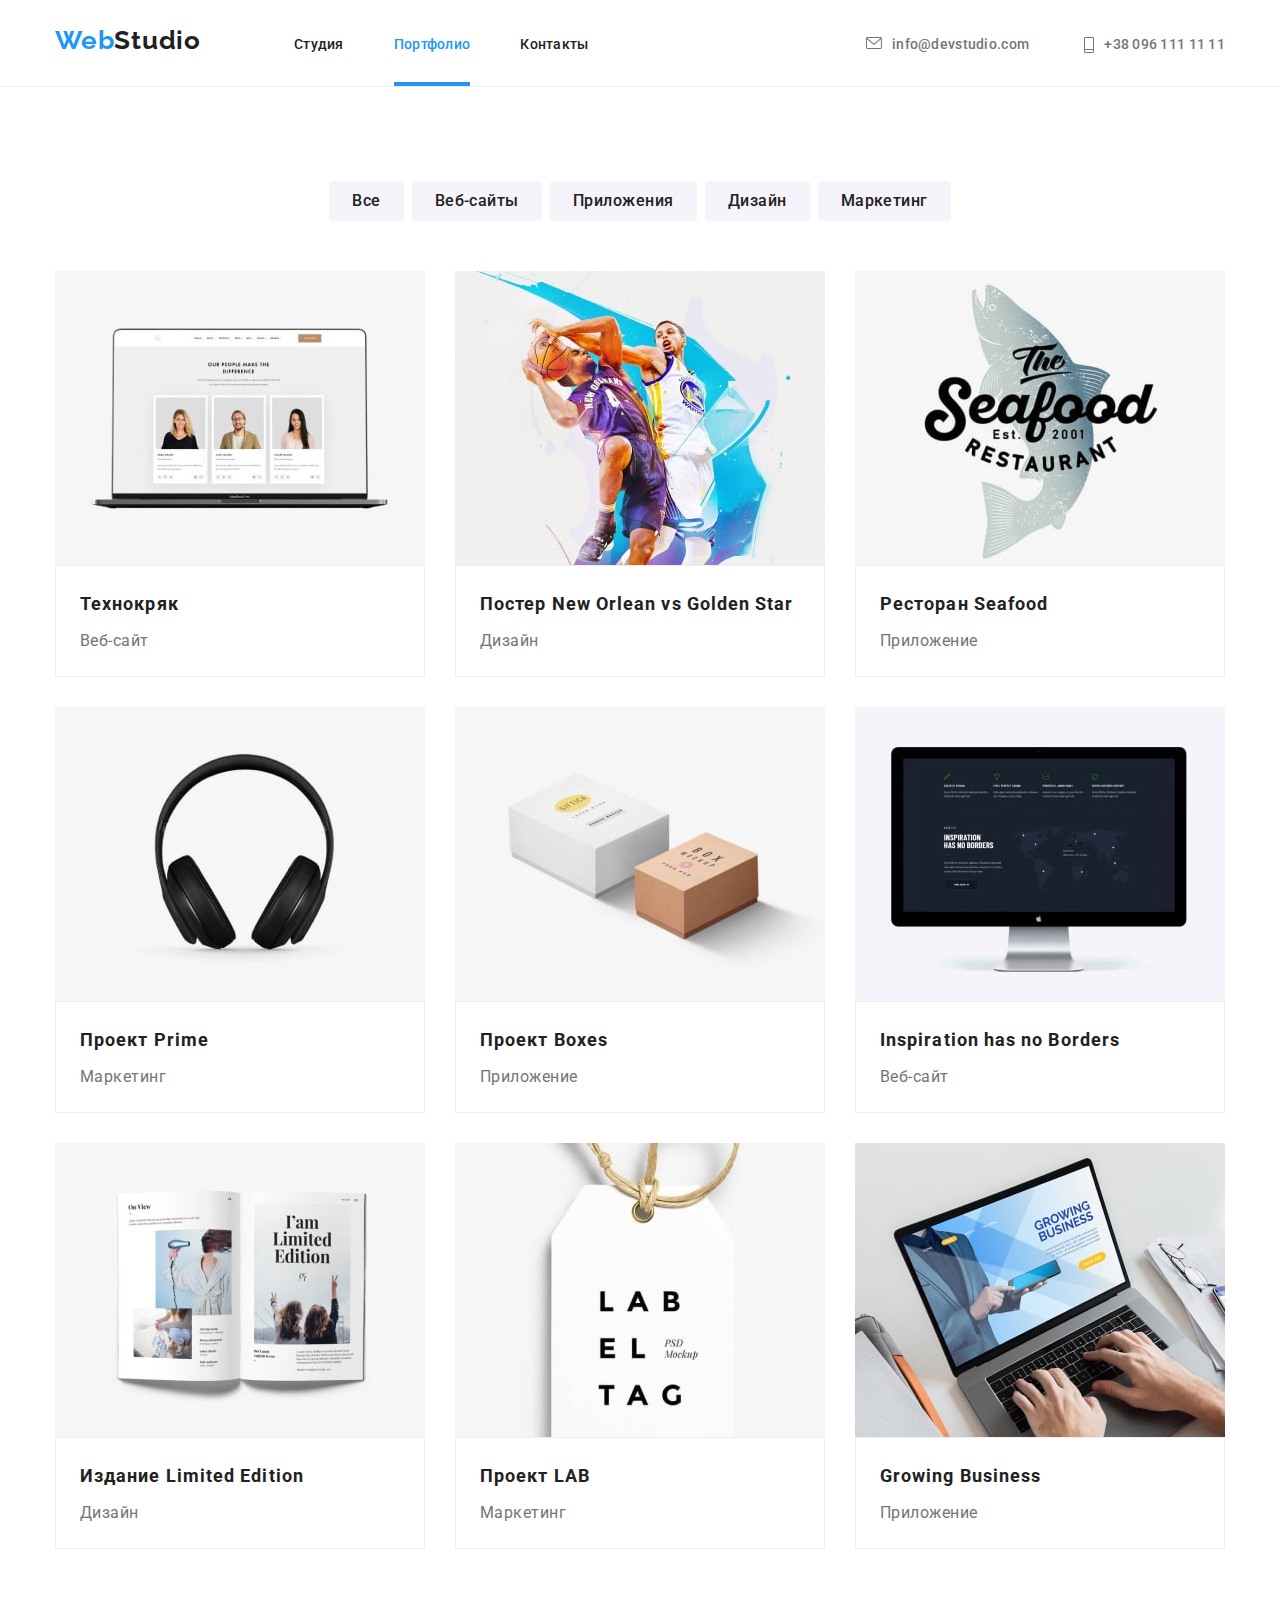
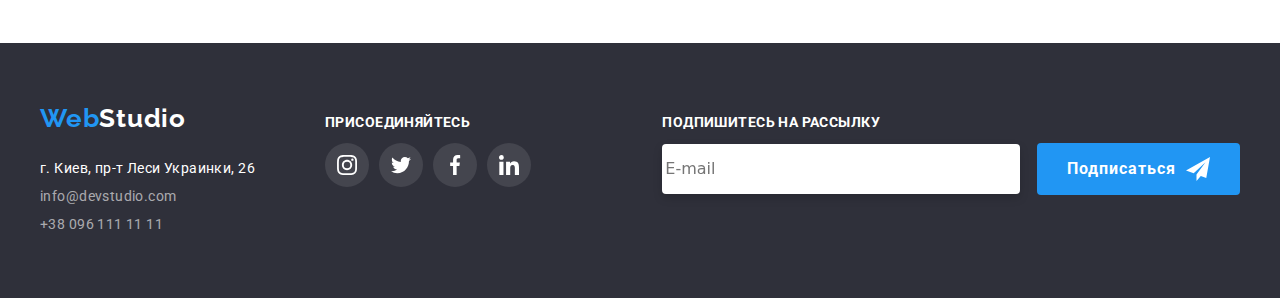
==== portfolio.html @ 357f983d "start 7 d.z" ====
<!DOCTYPE html>
<html lang="en">
  <head>
    <meta charset="UTF-8" />
    <meta name="viewport" content="width=device-width, initial-scale=1.0" />
    <title>WebStudio</title>
    <link rel="stylesheet" href="./css/styles.css" />
    <link
      rel="stylesheet"
      href="https://cdnjs.cloudflare.com/ajax/libs/modern-normalize/0.7.0/modern-normalize.min.css"
    />
    <link
      href="https://fonts.googleapis.com/css2?family=Raleway:wght@400;700&family=Roboto:wght@400;500;700;900&display=swap"
      rel="stylesheet"
    />
  </head>
  <body>
    <header>
      <div class="container leveling">
        <nav class="header__nav">
          <a class="logo" href="./index.html">
            <p>Web<span class="logo_Studio">Studio</span></p>
          </a>
          <ul class="header__list">
            <li class="item"><a class="link" href="./index.html">Студия</a></li>
            <li class="item"><a class="link current" href="./portfolio.html">Портфолио</a></li>
            <li class="item"><a class="link" href="">Контакты</a></li>
          </ul>
        </nav>
        <address class="header__address">
          <a class="addres-link" href="mailto:info@devstudio.com"
            ><svg class="address-img mail">
              <use href="./images/svg_sprite/sprite_optim.svg#icon-mail"></use></svg
            >info@devstudio.com</a
          >
          <a class="addres-link" href="tell:+380961111111"
            ><svg class="address-img mob">
              <use href="./images/svg_sprite/sprite_optim.svg#icon-mob"></use></svg
            >+38 096 111 11 11</a
          >
        </address>
      </div>
    </header>

    <main>
      <!-- наші проекти  -->
      <section class="our_projects filter section__joint">
        <div class="container">
          <!-- фільтер -->
          <h1 class="visually-hidden">Portfolio</h1>
          <ul class="filter__list">
            <li class="filter__item"><button class="button" type="button">Все</button></li>
            <li class="filter__item"><button class="button" type="button">Веб-сайты</button></li>
            <li class="filter__item"><button class="button" type="button">Приложения</button></li>
            <li class="filter__item"><button class="button" type="button">Дизайн</button></li>
            <li class="filter__item"><button class="button" type="button">Маркетинг</button></li>
          </ul>

          <ul class="our_projects__list">
            <li class="our_projects__item">
              <a href="">
                <div class="our_projects__overlay">
                  <img
                    class="our_projects__img"
                    src="./images/portfolio/p-folio_tehnokriak.jpg"
                    alt="Веб-сайты"
                    width="370px"
                    height="294px"
                  />
                  <p class="our_projects__text">
                    Технокряк это современная площадка распространения коронавируса. Компании используют эту платформу
                    для цифрового шпионажа и атак на защищённые сервера конкурентов.
                  </p>
                </div>
                <div class="our_projects__card">
                  <h2 class="our_projects__title">Технокряк</h2>
                  <p class="our_projects__descript">Веб-сайт</p>
                </div>
              </a>
            </li>
            <li class="our_projects__item">
              <a href="">
                <div class="our_projects__overlay">
                  <img
                    class="our_projects__img"
                    src="./images/portfolio/p-folio_poster_New_Orlean.jpg"
                    alt="Постери"
                    width="370px"
                    height="294px"
                  />
                  <p class="our_projects__text">
                    Технокряк это современная площадка распространения коронавируса. Компании используют эту платформу
                    для цифрового шпионажа и атак на защищённые сервера конкурентов.
                  </p>
                </div>
                <div class="our_projects__card">
                  <h2 class="our_projects__title">Постер New Orlean vs Golden Star</h2>
                  <p class="our_projects__descript">Дизайн</p>
                </div>
              </a>
            </li>
            <li class="our_projects__item">
              <a href="">
                <div class="our_projects__overlay">
                  <img
                    class="our_projects__img"
                    src="./images/portfolio/p-folio_restaurant_Seafood.jpg"
                    alt="ресторани"
                    width="370px"
                    height="294px"
                  />
                  <p class="our_projects__text">
                    Технокряк это современная площадка распространения коронавируса. Компании используют эту платформу
                    для цифрового шпионажа и атак на защищённые сервера конкурентов.
                  </p>
                </div>
                <div class="our_projects__card">
                  <h2 class="our_projects__title">Ресторан Seafood</h2>
                  <p class="our_projects__descript">Приложение</p>
                </div>
              </a>
            </li>
            <li class="our_projects__item">
              <a href="">
                <div class="our_projects__overlay">
                  <img
                    class="our_projects__img"
                    src="./images/portfolio/p-folio_Project_Prime.jpg"
                    alt="Проект Прайм"
                    width="370px"
                    height="294px"
                  />
                  <p class="our_projects__text">
                    Технокряк это современная площадка распространения коронавируса. Компании используют эту платформу
                    для цифрового шпионажа и атак на защищённые сервера конкурентов.
                  </p>
                </div>
                <div class="our_projects__card">
                  <h2 class="our_projects__title">Проект Prime</h2>
                  <p class="our_projects__descript">Маркетинг</p>
                </div>
              </a>
            </li>
            <li class="our_projects__item">
              <a href="">
                <div class="our_projects__overlay">
                  <img
                    class="our_projects__img"
                    src="./images/portfolio/p-folio_project_Boxes.jpg"
                    alt="project  Boxes"
                    width="370px"
                    height="294px"
                  />
                  <p class="our_projects__text">
                    Технокряк это современная площадка распространения коронавируса. Компании используют эту платформу
                    для цифрового шпионажа и атак на защищённые сервера конкурентов.
                  </p>
                </div>
                <div class="our_projects__card">
                  <h2 class="our_projects__title">Проект Boxes</h2>
                  <p class="our_projects__descript">Приложение</p>
                </div>
              </a>
            </li>
            <li class="our_projects__item">
              <a href="">
                <div class="our_projects__overlay">
                  <img
                    class="our_projects__img"
                    src="./images/portfolio/p-folio_Inspiration_has_no_Borders.jpg"
                    alt="Inspiration has no Borders"
                    width="370px"
                    height="294px"
                  />
                  <p class="our_projects__text">
                    Технокряк это современная площадка распространения коронавируса. Компании используют эту платформу
                    для цифрового шпионажа и атак на защищённые сервера конкурентов.
                  </p>
                </div>
                <div class="our_projects__card">
                  <h2 class="our_projects__title">Inspiration has no Borders</h2>
                  <p class="our_projects__descript">Веб-сайт</p>
                </div>
              </a>
            </li>
            <li class="our_projects__item">
              <a href="">
                <div class="our_projects__overlay">
                  <img
                    class="our_projects__img"
                    src="./images/portfolio/p-folio_publication_Limited_Edition.jpg"
                    alt="Издание Limited Edition"
                    width="370px"
                    height="294px"
                  />
                  <p class="our_projects__text">
                    Технокряк это современная площадка распространения коронавируса. Компании используют эту платформу
                    для цифрового шпионажа и атак на защищённые сервера конкурентов.
                  </p>
                </div>
                <div class="our_projects__card">
                  <h2 class="our_projects__title">Издание Limited Edition</h2>
                  <p class="our_projects__descript">Дизайн</p>
                </div>
              </a>
            </li>
            <li class="our_projects__item">
              <a href="">
                <div class="our_projects__overlay">
                  <img
                    class="our_projects__img"
                    src="./images/portfolio/p-folio_project_LAB.jpg"
                    alt="Проект LAB"
                    width="370px"
                    height="294px"
                  />
                  <p class="our_projects__text">
                    Технокряк это современная площадка распространения коронавируса. Компании используют эту платформу
                    для цифрового шпионажа и атак на защищённые сервера конкурентов.
                  </p>
                </div>
                <div class="our_projects__card">
                  <h2 class="our_projects__title">Проект LAB</h2>
                  <p class="our_projects__descript">Маркетинг</p>
                </div>
              </a>
            </li>
            <li class="our_projects__item">
              <a href="">
                <div class="our_projects__overlay">
                  <img
                    class="our_projects__img"
                    src="./images/portfolio/p-folio_Growing_Business.jpg"
                    alt="Growing Business"
                    width="370px"
                    height="294px"
                  />
                  <p class="our_projects__text">
                    Технокряк это современная площадка распространения коронавируса. Компании используют эту платформу
                    для цифрового шпионажа и атак на защищённые сервера конкурентов.
                  </p>
                </div>
                <div class="our_projects__card">
                  <h2 class="our_projects__title">Growing Business</h2>
                  <p class="our_projects__descript">Приложение</p>
                </div>
              </a>
            </li>
          </ul>
        </div>
      </section>
    </main>

    <!-- футер -->
    <footer class="page-footer">
      <div class="container page-footer__box">
        <div class="address-box">
          <a class="logo" href="./index.html">
            <p>Web<span class="logo_Studio">Studio</span></p>
          </a>
          <address>
            <p class="footer-address">г. Киев, пр-т Леси Украинки, 26</p>
            <a class="footer_link" href="mailto:info@devstudio.com">info@devstudio.com</a>
            <a class="footer_link" href="tell:+380961111111">+38 096 111 11 11</a>
          </address>
        </div>
        <div class="network-box">
          <p class="join">присоединяйтесь</p>
          <ul class="list_network">
            <li class="item_network">
              <a class="link_network link_them" href="" aria-label="www.instagram.com">
                <svg class="dark_theme instagram-size">
                  <use href="./images/svg_sprite/sprite_optim.svg#icon-instagram-2"></use>
                </svg>
              </a>
            </li>
            <li class="item_network">
              <a class="link_network link_them" href="" aria-label="www.twitter.com">
                <svg class="dark_theme twitter-size">
                  <use href="./images/svg_sprite/sprite_optim.svg#icon-twitter-1"></use>
                </svg>
              </a>
            </li>
            <li class="item_network">
              <a class="link_network link_them" href="" aria-label="www.facebook.com">
                <svg class="dark_theme facebook-size">
                  <use href="./images/svg_sprite/sprite_optim.svg#icon-facebook-1"></use>
                </svg>
              </a>
            </li>
            <li class="item_network">
              <a class="link_network link_them" href="" aria-label="www.linkedin.com">
                <svg class="dark_theme linkedin-size">
                  <use href="./images/svg_sprite/sprite_optim.svg#icon-linkedin-1"></use>
                </svg>
              </a>
            </li>
          </ul>
        </div>
        <div class="subscription">
          <p class="join">Подпишитесь на рассылку</p>
          <form action="">
            <label for=""></label>
            <input type="email" name="user-email" placeholder="E-mail" />
            <button class="subscription button" type="submit">
              Подписаться
              <svg class="icon_teiegram">
                <use href="./images/svg_sprite/form/symbol-defs-form.svg#icon-icon_telegram"></use>
              </svg>
            </button>
      </div>
    </footer>
  </body>
</html>
---- css/styles.css ----
html {
  box-sizing: border-box;
}

*,
*::before,
*::after {
  box-sizing: inherit;
}

:root {
  --logo-color: #2196f3;
  --descript-color: #757575;
  --addres-footer-color: rgba(255, 255, 255, 0.6);
  --font-color: #212121;
  --background-button: #f5f4fa;
  --dark-background-color: #ffffff;
  --fix: tomato;
}

h1,
h2,
h3 {
  margin: 0px;
}
a {
  text-decoration: none;
}
ul {
  list-style: none;
  padding: 0px;
  margin: 0px;
}

body {
  margin: 0px;
  font-family: roboto, sans-serif;
  /* font-size: 14px;
    line-height: 1.14;
    letter-spacing: 0.03em; */
  /* background-color: turquoise; */
}

img {
  display: block;
  max-width: 100%;
  object-fit: cover;
  height: auto;
}

.container {
  width: 1200px;
  padding-right: 15px;
  padding-left: 15px;
  margin-left: auto;
  margin-right: auto;
  /* outline: 2px solid var(--fix); */
}

/* =====header===== */
.header__address {
  margin-left: auto;
}
header .item + .item {
  margin-left: 50px;
}
/* .item:hover {
  svg нижнє підкреслення
} */
header p {
  margin: 25px 0px;
}
header .link {
  font-family: Roboto;
  font-weight: 500;
  font-size: 14px;
  line-height: 1.43;
  letter-spacing: 0.02em;
  color: var(--font-color);
  display: block;
  /* padding: 31px 0px; */
  transition: color 250ms cubic-bezier(0.4, 0, 0.2, 1);
}
header .link:hover,
header .link:focus {
  color: var(--logo-color);
}

.logo {
  color: var(--logo-color);
  font-family: Raleway;
  font-weight: bold;
  font-size: 26px;
  line-height: 1.192;
  letter-spacing: 0.03em;

  margin-right: 93px;
}
.logo_Studio {
  color: var(--font-color);
}

.current::after {
  content: "";
  width: 100%;
  height: 4px;
  background-color: var(--logo-color);

  display: block;
  margin-top: 28px;
  margin-right: auto;
  margin-left: auto;
}

.addres-link:not(:last-child) {
  margin-right: 50px;
}

.address-img.mail {
  width: 16px;
  height: 12px;
  vertical-align: baseline;
  fill: var(--descript-color);
  transition: fill 250ms cubic-bezier(0.4, 0, 0.2, 1);
}
.address-img.mob {
  width: 10px;
  height: 16px;
  vertical-align: bottom;
  fill: var(--descript-color);
  overflow: visible;
  transition: fill 250ms cubic-bezier(0.4, 0, 0.2, 1);
}
.address-img {
  margin-right: 10px;
}
.addres-link {
  font-family: Roboto;
  font-style: normal;
  font-weight: 500;
  font-size: 14px;
  line-height: 1.143;
  letter-spacing: 0.02em;
  color: var(--descript-color);
  transition: color 250ms cubic-bezier(0.4, 0, 0.2, 1);
}
.addres-link:hover .address-img,
.addres-link:focus .address-img {
  fill: var(--logo-color);
}
.addres-link:hover,
.addres-link:focus {
  color: var(--logo-color);
}

nav .current {
  color: var(--logo-color);
}

.leveling {
  display: flex;
  align-items: baseline;
}
.header__nav {
  display: flex;
  align-items: baseline;
}
.header__list {
  display: flex;
}
header {
  border-bottom: 1px solid #ececec;
}
main p {
  margin-bottom: 0px;
}

/* =====section===== */
.section__joint {
  padding: 94px 0px;
}

/* =====hero===== */
.hero {
  background-color: #c4c4c4;
  background-repeat: no-repeat;
  background-position: center;
  background-image: linear-gradient(rgba(47, 48, 58, 0.4), rgba(47, 48, 58, 0.4)), url("../images/hero/baner.jpg");
}
.hero .title {
  font-family: Roboto;
  font-weight: 900;
  font-size: 44px;
  line-height: 1.364;
  letter-spacing: 0.06em;
  text-transform: uppercase;
  color: var(--dark-background-color);

  margin-bottom: 30px;
}
.hero__bloс {
  /* margin-right: auto;
  margin-left: auto;
  padding:200px 0px;
  text-align: center; 
  max-width: 696px;*/

  display: flex;
  flex-direction: column;
  align-items: center;
  justify-content: center;
  text-align: center;
  max-width: 696px;
  min-height: 600px;
  margin: auto;
  padding: 0px 15px;
}

/* =====button===== */

.hero .button {
  font-family: Roboto;
  font-style: normal;
  font-weight: bold;
  font-size: 16px;
  line-height: 1.875;
  /* align-items: center; */
  text-align: center;
  letter-spacing: 0.06em;
  color: var(--dark-background-color);
  background-color: var(--logo-color);
  padding: 10px 32px;
}
/* =====filter===== */
.filter .button {
  font-family: Roboto;
  font-weight: 500;
  font-size: 16px;
  line-height: 1.625;
  text-align: center;
  letter-spacing: 0.03em;
  color: var(--font-color);
  background: var(--background-button);

  padding: 6px 22px;
}
.button {
  display: inline-block;
  border-radius: 4px;
  border: 1px solid transparent;
  cursor: pointer;
  transition: color 250ms cubic-bezier(0.4, 0, 0.2, 1);
  transition: background-color 250ms cubic-bezier(0.4, 0, 0.2, 1);
}

.button:hover,
.button:focus {
  color: var(--dark-background-color);
  background-color: var(--logo-color);
}

/* .bbbutton {border-radius: 4px;
  font-size: 16px;
  padding: 6px 22px;
  display: inline-block;
  font-family: inherit;
  font-weight: bold;
  text-align: center;
  border: 1px solid transparent;


  color: tomato;
  background-color: blue;
  line-height: 1.88;
  letter-spacing: 0.06em;
  padding: 10px 32px;} */

/* =====advantages===== */
.advantages {
  padding-top: 94px;
}
.advantages__list {
  display: flex;
}

.advantages__item:not(:last-child) {
  margin-right: 30px;
}
.advantages__item {
  width: calc((100% - 90px) / 3);
}

.advantages__title {
  font-family: Roboto;
  font-weight: bold;
  font-size: 14px;
  line-height: 1.143;
  letter-spacing: 0.03em;
  text-transform: uppercase;
  color: var(--font-color);

  margin-top: 0px;
  margin-bottom: 10px;
}
.advantages__title::before {
  display: block;
  content: "";
  width: 270px;
  height: 120px;
  /* block-size: cover; */
  background-repeat: no-repeat;
  background-position: center;
  background-color: var(--background-button);
  border-radius: 4px;
  background-size: auto;
  margin-bottom: 30px;
}
.antenna::before {
  background-image: url("../images/advantages/antenna.svg");
}
.astronaut::before {
  background-image: url("../images/advantages/astronaut.svg");
}
.clock::before {
  background-image: url("../images/advantages/Clock.svg");
}
.leptop::before {
  background-image: url("../images/advantages/leptop.svg");
}
.advantages__descript {
  font-family: Roboto;
  font-weight: normal;
  font-size: 14px;
  line-height: 2;
  letter-spacing: 0.03em;
  color: var(--descript-color);
  margin: 0px;
}

/* =====specialty===== */
.specialty {
}
.specialty__list {
  display: flex;
}
.specialty__item {
  width: calc((100% - 60px) / 3);
  /* flex-basis: calc((100% - 60px)/3); */
  position: relative;
}
.specialty__item + .specialty__item {
  margin-left: 30px;
}

/* =====надання фоткам адаптації===== */
.specialty__item img {
  display: block;
  max-width: 100%;
  object-fit: cover;
}
/* =====надання фоткам адаптації===== */

.specialyty__position-title {
  font-family: Roboto;
  font-style: normal;
  font-weight: bold;
  font-size: 14px;
  line-height: 1.143;
  text-align: center;
  letter-spacing: 0.03em;
  text-transform: uppercase;
  color: var(--dark-background-color);
  background-color: rgba(47, 48, 58, 0.8);

  position: absolute;
  padding-top: 27px;
  padding-bottom: 27px;
  bottom: 0px;
  left: 0px;
  width: 100%;
}

.specialty__title {
  font-family: Roboto;
  font-weight: bold;
  font-size: 36px;
  line-height: 1.167;
  text-align: center;
  letter-spacing: 0.03em;
  color: var(--font-color);

  margin-bottom: 50px;
}

/* =====team===== */
.team {
  background-color: var(--background-button);
}
.team__list {
  display: flex;
}
.team__item + .team__item {
  margin-left: 30px;
}
.team__item {
  width: calc((100% - 90px) / 3);
  box-shadow: 0px 1px 3px rgba(0, 0, 0, 0.12), 0px 1px 1px rgba(0, 0, 0, 0.14), 0px 2px 1px rgba(0, 0, 0, 0.2);
  border-radius: 0px 0px 4px 4px;
  background-color: var(--dark-background-color);
}
.section-title {
  font-family: Roboto;
  font-weight: bold;
  font-size: 36px;
  line-height: 1.167;
  text-align: center;
  letter-spacing: 0.03em;
  color: var(--font-color);

  margin-bottom: 50px;
}
.team__img {
}
.team__card {
  padding-bottom: 30px;
  padding-top: 30px;
}
.team__subtitle {
  font-family: Roboto;
  font-weight: 500;
  font-size: 16px;
  line-height: 1.1875;
  text-align: center;
  letter-spacing: 0.03em;
  color: var(--font-color);

  margin-bottom: 10px;
}
.team__descript {
  font-family: Roboto;
  font-weight: normal;
  font-size: 16px;
  line-height: 1.1875;
  text-align: center;
  letter-spacing: 0.03em;
  color: var(--descript-color);

  margin-bottom: 16px;
  margin-top: 0px;
}
.list_network {
  display: flex;
  justify-content: center;
}
.item_network:not(:last-child) {
  margin-right: 10px;
}
.link_network {
  width: 44px;
  height: 44px;
  display: flex;
  justify-content: center;
  align-items: center;
  border-radius: 50%;
  background-color: var(--dark-background-color);
  transition: background-color 250ms cubic-bezier(0.4, 0, 0.2, 1);
}

.link_network:hover .light_theme {
  fill: var(--dark-background-color);
}
.link_network:hover {
  background-color: var(--logo-color);
}
.link_them {
  background-color: rgba(255, 255, 255, 0.1);
}
.light_theme {
  fill: #afb1b8;
}
.dark_theme {
  fill: var(--dark-background-color);
}

.instagram-size {
  width: 20px;
  height: 20px;
}
.twitter-size {
  width: 20px;
  height: 20px;
}
.facebook-size {
  width: 20px;
  height: 20px;
}
.linkedin-size {
  width: 20px;
  height: 20px;
}

/* =====customers===== */
.customers__list {
  display: flex;
}
.customers__item:not(:last-child) {
  margin-right: 30px;
}

.customers__link {
  display: flex;
  width: 170px;
  height: 90px;
  border: 1px solid #afb1b8;
  border-radius: 4px;
  justify-content: center;
  align-items: center;
  /* transition: border-color 250ms cubic-bezier(0.4, 0, 0.2, 1); */
}

.customers__link:hover .customers__icon,
.customers__link:focus .customers__icon {
  fill: var(--logo-color);
}
.customers__link:hover {
  border-color: var(--logo-color);
}

.customers__icon {
  fill: #afb1b8;
  transition: fill 250ms cubic-bezier(0.4, 0, 0.2, 1);
}

/* =====Portfolio===== */
.our_projects a {
  display: block;
}
.our_projects {
}
.our_projects__overlay {
  position: relative;
  overflow: hidden;
}
.our_projects__text {
  font-family: Roboto;
  font-style: normal;
  font-weight: normal;
  font-size: 18px;
  line-height: 1.556;
  letter-spacing: 0.03em;
  color: var(--dark-background-color);

  margin: 0px;
  padding: 63px 24px;
  width: 100%;
  height: 100%;

  position: absolute;
  top: 0px;
  left: 0px;
  background-color: rgba(33, 150, 243, 0.9);
  transform: translateY(100%);
  transition: transform 250ms cubic-bezier(0.4, 0, 0.2, 1);
}
.our_projects__item:hover .our_projects__text {
  transform: translateY(0%);
}
.our_projects__card {
  padding: 20px 24px;

  background: #ffffff;
  border: 1px solid #eeeeee;
  box-sizing: border-box;
}
.our_projects__title {
  font-family: Roboto;
  font-weight: bold;
  font-size: 18px;
  line-height: 2;
  letter-spacing: 0.06em;
  color: var(--font-color);

  margin-bottom: 4px;
}
.our_projects__descript {
  font-family: Roboto;
  font-weight: normal;
  font-size: 16px;
  line-height: 1.875;
  letter-spacing: 0.03em;
  color: var(--descript-color);

  margin-top: 0px;
  margin-bottom: 0px;
}

/* =====filter===== */
.filter {
}
.filter__list {
  display: flex;
  justify-content: center;
  margin-bottom: 50px;
}
.filter__item:not(:last-child) {
  margin-right: 8px;
}

/* =====our_projects__list===== */
.our_projects__list {
  display: flex;
  flex-wrap: wrap;
}
.our_projects__item:not(:nth-child(3n)) {
  margin-right: 30px;
}
.our_projects__item:not(:nth-last-child(-n + 3)) {
  margin-bottom: 30px;
}
.our_projects__item {
  width: calc((100% - 60px) / 3);
}
.our_projects__item:hover {
  box-shadow: 0px 1px 1px rgba(0, 0, 0, 0.12), 0px 4px 4px rgba(0, 0, 0, 0.06), 1px 4px 6px rgba(0, 0, 0, 0.16);
}

/* =====footer===== */
.page-footer .container {
  padding: 60px 0px;
}
.page-footer__box {
  display: flex;
  align-items: baseline;
}
.address-box {
  margin-right: 70px;
}
.page-footer address a {
  color: rgba(255, 255, 255, 0.6);
}
.page-footer p {
  margin-top: 0px;
  margin-bottom: 0px;
}
.page-footer .logo {
  display: inline-block;
  margin-right: 0px;
  padding-bottom: 20px;
}
.page-footer .logo_Studio {
  color: var(--dark-background-color);
}
.page-footer {
  background-color: #2f303a;
}
.page-footer address {
  color: var(--dark-background-color);
  font-family: Roboto;
  letter-spacing: 0.03em;
  font-weight: normal;
  font-size: 14px;
  line-height: 2;

  display: flex;
  flex-direction: column;
  font-style: normal;
}
.footer_link:hover,
.footer_link:focus {
  color: var(--logo-color);
}

.network-box {
}
.join {
  font-family: Roboto;
  font-style: normal;
  font-weight: bold;
  font-size: 14px;
  line-height: 1.143px;
  letter-spacing: 0.03em;
  text-transform: uppercase;
  color: #ffffff;

  padding-bottom: 20px;
}

.subscription {
  margin-left: auto;
}
.subscription.button {
  display: inline-flex;
  font-family: Roboto;
  font-style: normal;
  font-weight: bold;
  font-size: 16px;
  line-height: 1.875;
  align-items: center;
  text-align: center;
  letter-spacing: 0.06em;
  color: var(--dark-background-color);
  background-color: var(--logo-color);
  padding: 10px 29px;
}
.subscription input {
  margin-right: 12px;
  width: 358px;
  height: 50px;

  border: 1px solid rgba(255, 255, 255, 0.3);
  box-sizing: border-box;
  filter: drop-shadow(0px 4px 4px rgba(0, 0, 0, 0.15));
  border-radius: 4px;
}

.icon_teiegram {
  width: 24px;
  height: 24px;
  margin-left: 10px;
  fill: var(--dark-background-color);
}

/* ====кусочок коду для приховування непотрібного-технічного заголовку===
===hidden=== */
.visually-hidden {
  position: absolute !important;
  clip: rect(1px 1px 1px 1px);
  clip: rect(1px, 1px, 1px, 1px);
  padding: 0 !important;
  border: 0 !important;
  height: 1px !important;
  width: 1px !important;
  overflow: hidden;
}

/* ====модалка=== */
.backdrop {
  position: fixed;
  top: 0px;
  left: 0px;
  right: 0px;
  bottom: 0px;
  /* width: 100%;
  height: 100%;
  opacity: 1; */
  z-index: 9;
  transition: all 250ms cubic-bezier(0.4, 0, 0.2, 1);
  background: rgba(0, 0, 0, 0.2);
  visibility: visible;
}
.backdrop.is-hidden .modal {
  transform: translate(-100%) scale(0.5);
}
.scroll {
  position: absolute;
  top: 0px;
  left: 0px;
  right: 0px;
  bottom: 0px;
  display: flex;
  overflow: hidden auto;
  padding-top: 100px;
}

.modal {
  position: relative;
  max-width: 528px;
  min-height: 581px;
  width: 100%;
  margin: auto;
  /* left: 50%;
  top: 50%; */
  transform: translateY(10%) scale(1);

  transition: all 250ms cubic-bezier(0.4, 0, 0.2, 1);

  background: var(--dark-background-color);
  box-shadow: 0px 1px 3px rgba(0, 0, 0, 0.12), 0px 1px 1px rgba(0, 0, 0, 0.14), 0px 2px 1px rgba(0, 0, 0, 0.2);
  border-radius: 4px;
}
.btn_end {
  display: flex;
  justify-content: center;
  align-items: center;
  position: absolute;
  top: 8px;
  right: 8px;
  border-radius: 50%;
  width: 30px;
  height: 30px;
  background: var(--dark-background-color);
  border: 1px solid rgba(0, 0, 0, 0.1);
  transition: transform 1s linear;
}
.btn_end:focus  {
  fill: var(--logo-color);
}

.is-hidden {
  opacity: 0;
  visibility: hidden;
}

/* ====форми модалки=== */
.modal-title {
  font-family: Roboto;
  font-style: normal;
  font-weight: bold;
  font-size: 20px;
  line-height: 1.15;
  text-align: center;
  letter-spacing: 0.03em;
  color: #212121;
  margin-top: 0px;
  margin-bottom: 30px;
}
.modal_form {
  display: flex;
  flex-direction: column;
  padding: 40px;
}
.modal__user_form {
  position: relative;
  margin-bottom: 28px;
}
.modal_form__icon {
  position: absolute;
  top: 50%;
  left: 12px;
  transform: translateY(-50%);
}
/* .modal_form__icon {
  fill: currentcolor; */
}

.form_imput:focus,
.user_mesage-form:focus {
  outline: none;
}
.form_imput:focus,
.user_mesage-form:focus  {
  border: 1px solid var(--logo-color);
}
.form_imput:focus ~ .modal_form__icon {
  fill: var(--logo-color);
}

.form_imput {
  /* position: absolute; */
  width: 100%;
  height: 40px;

  border: 1px solid rgba(33, 33, 33, 0.2);
  border-radius: 4px;
  padding-left: 42px;
}
.modal-form_label {
  position: absolute;
  top: -15px;
  left: 0;

  font-family: Roboto;
  font-style: normal;
  font-weight: normal;
  font-size: 12px;
  line-height: 1.167;
  letter-spacing: 0.01em;
  color: #757575;
}

.user_mesage-form {
  width: 100%;
  height: 100%;
  resize: none;
  width: 448px;
  height: 120px;

  padding: 12px 16px;

  border: 1px solid rgba(33, 33, 33, 0.2);
  border-radius: 4px;
  margin-bottom: 20px  ;
}
/* .user_mesage {
  position: absolute;
  top: 0px;
  left: 0px;
} */
.user_mesage_label {
  font-family: Roboto;
  font-style: normal;
  font-weight: normal;
  font-size: 12px;
  line-height: 1.167;
  letter-spacing: 0.01em;
  color: #757575;
}

.check-form-policy:checked + .label_check-form{
  color: teal;
}

.label_check-form a{
  color: var(--logo-color);
}
.label_check-form {
  font-family: Roboto;
font-style: normal;
font-weight: normal;
font-size: 14px;
line-height: 1.71;
letter-spacing: 0.03em;
color: #757575;

display: flex;
align-items: center;
margin-bottom: 30px;
}
.label_check-form::before {
  display: block;
  content: "";
  width: 16px;  
  height: 16px;
  border: 1px solid #212121;
  margin-right: 8px;
}

.check-form-policy:checked + .label_check-form::before {
  color: teal;
  background-color: var(--logo-color);
  background-image: url(../images/svg_sprite/form/icon_mark.svg);
  background-repeat: no-repeat;
  background-position: center;
}


.btn_form {
  /* background: #2196F3; */
box-shadow: 0px 4px 4px rgba(0, 0, 0, 0.15);
/* border-radius: 4px; */

font-family: Roboto;
  font-style: normal;
  font-weight: bold;
  font-size: 16px;
  line-height: 1.875;
    text-align: center;
  letter-spacing: 0.06em;
  color: var(--dark-background-color);
  background-color: var(--logo-color);
  padding: 10px 55px;
width: 200px;
margin: 0 auto;
}
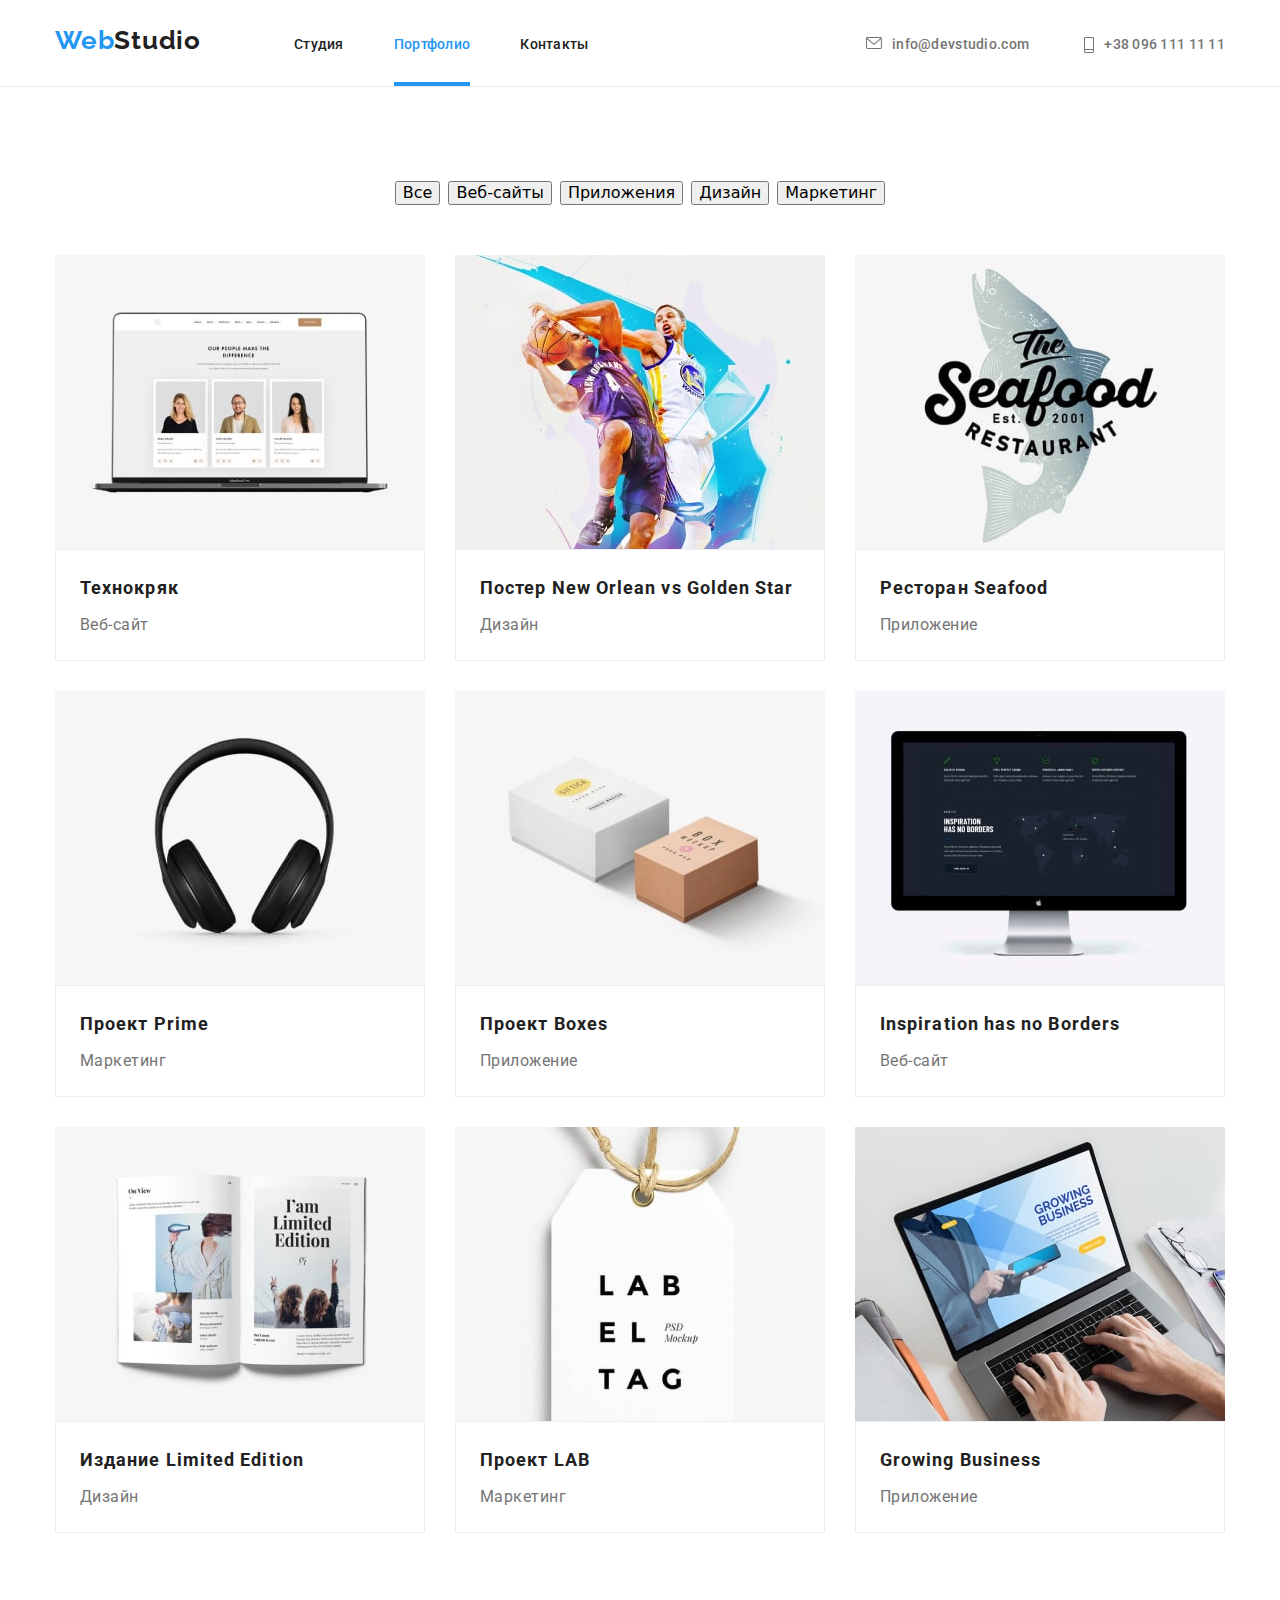
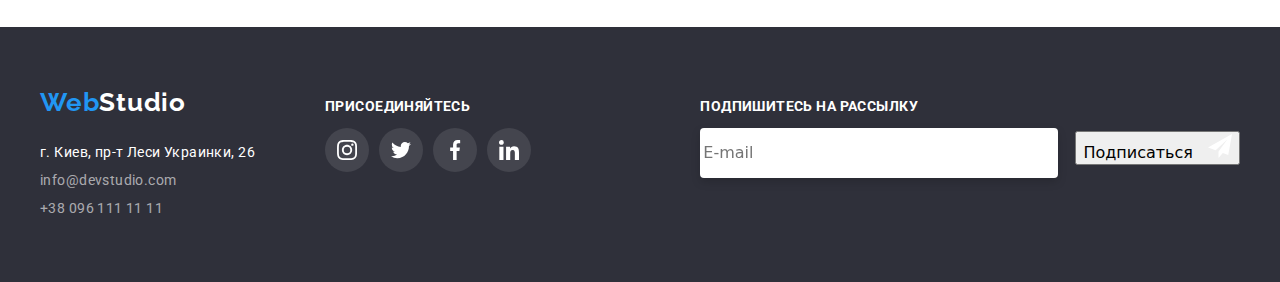
==== commit 2a5a2127: "питання" ====
--- a/portfolio.html
+++ b/portfolio.html
@@ -5,6 +5,7 @@
     <meta name="viewport" content="width=device-width, initial-scale=1.0" />
     <title>WebStudio</title>
     <link rel="stylesheet" href="./css/styles.css" />
+    <link rel="stylesheet" href="./css/main.min.css" />
     <link
       rel="stylesheet"
       href="https://cdnjs.cloudflare.com/ajax/libs/modern-normalize/0.7.0/modern-normalize.min.css"
--- a/css/styles.css
+++ b/css/styles.css
@@ -1,13 +1,3 @@
-html {
-  box-sizing: border-box;
-}
-
-*,
-*::before,
-*::after {
-  box-sizing: inherit;
-}
-
 :root {
   --logo-color: #2196f3;
   --descript-color: #757575;
@@ -17,6 +7,15 @@
   --dark-background-color: #ffffff;
   --fix: tomato;
 }
+/* html {
+  box-sizing: border-box;
+}
+
+*,
+*::before,
+*::after {
+  box-sizing: inherit;
+}
 
 h1,
 h2,
@@ -35,10 +34,6 @@
 body {
   margin: 0px;
   font-family: roboto, sans-serif;
-  /* font-size: 14px;
-    line-height: 1.14;
-    letter-spacing: 0.03em; */
-  /* background-color: turquoise; */
 }
 
 img {
@@ -46,27 +41,25 @@
   max-width: 100%;
   object-fit: cover;
   height: auto;
-}
-
-.container {
+} */
+
+/* .container {
   width: 1200px;
   padding-right: 15px;
   padding-left: 15px;
   margin-left: auto;
   margin-right: auto;
   /* outline: 2px solid var(--fix); */
-}
+} */
 
 /* =====header===== */
-.header__address {
+/* .header__address {
   margin-left: auto;
 }
 header .item + .item {
   margin-left: 50px;
 }
-/* .item:hover {
-  svg нижнє підкреслення
-} */
+
 header p {
   margin: 25px 0px;
 }
@@ -78,7 +71,7 @@
   letter-spacing: 0.02em;
   color: var(--font-color);
   display: block;
-  /* padding: 31px 0px; */
+  
   transition: color 250ms cubic-bezier(0.4, 0, 0.2, 1);
 }
 header .link:hover,
@@ -173,15 +166,15 @@
 }
 main p {
   margin-bottom: 0px;
-}
+} */
 
 /* =====section===== */
-.section__joint {
+/* .section__joint {
   padding: 94px 0px;
-}
+} */
 
 /* =====hero===== */
-.hero {
+/* .hero {
   background-color: #c4c4c4;
   background-repeat: no-repeat;
   background-position: center;
@@ -199,12 +192,7 @@
   margin-bottom: 30px;
 }
 .hero__bloс {
-  /* margin-right: auto;
-  margin-left: auto;
-  padding:200px 0px;
-  text-align: center; 
-  max-width: 696px;*/
-
+  
   display: flex;
   flex-direction: column;
   align-items: center;
@@ -214,25 +202,25 @@
   min-height: 600px;
   margin: auto;
   padding: 0px 15px;
-}
+} */
 
 /* =====button===== */
 
-.hero .button {
+/* .hero .button {
   font-family: Roboto;
   font-style: normal;
   font-weight: bold;
   font-size: 16px;
   line-height: 1.875;
-  /* align-items: center; */
+  
   text-align: center;
   letter-spacing: 0.06em;
   color: var(--dark-background-color);
   background-color: var(--logo-color);
   padding: 10px 32px;
-}
+} */
 /* =====filter===== */
-.filter .button {
+/* .filter .button {
   font-family: Roboto;
   font-weight: 500;
   font-size: 16px;
@@ -257,25 +245,12 @@
 .button:focus {
   color: var(--dark-background-color);
   background-color: var(--logo-color);
-}
-
-/* .bbbutton {border-radius: 4px;
-  font-size: 16px;
-  padding: 6px 22px;
-  display: inline-block;
-  font-family: inherit;
-  font-weight: bold;
-  text-align: center;
-  border: 1px solid transparent;
-
-
-  color: tomato;
-  background-color: blue;
-  line-height: 1.88;
-  letter-spacing: 0.06em;
-  padding: 10px 32px;} */
+} */
+
+/* /* .bbbutton  */
 
 /* =====advantages===== */
+
 .advantages {
   padding-top: 94px;
 }
@@ -419,8 +394,6 @@
 
   margin-bottom: 50px;
 }
-.team__img {
-}
 .team__card {
   padding-bottom: 30px;
   padding-top: 30px;
@@ -670,8 +643,6 @@
   color: var(--logo-color);
 }
 
-.network-box {
-}
 .join {
   font-family: Roboto;
   font-style: normal;
@@ -688,7 +659,7 @@
 .subscription {
   margin-left: auto;
 }
-.subscription.button {
+/* .subscription.button {
   display: inline-flex;
   font-family: Roboto;
   font-style: normal;
@@ -701,7 +672,8 @@
   color: var(--dark-background-color);
   background-color: var(--logo-color);
   padding: 10px 29px;
-}
+} */
+
 .subscription input {
   margin-right: 12px;
   width: 358px;
@@ -722,6 +694,7 @@
 
 /* ====кусочок коду для приховування непотрібного-технічного заголовку===
 ===hidden=== */
+/* 
 .visually-hidden {
   position: absolute !important;
   clip: rect(1px 1px 1px 1px);
@@ -731,18 +704,16 @@
   height: 1px !important;
   width: 1px !important;
   overflow: hidden;
-}
+} */
 
 /* ====модалка=== */
-.backdrop {
+/* .backdrop {
   position: fixed;
   top: 0px;
   left: 0px;
   right: 0px;
   bottom: 0px;
-  /* width: 100%;
-  height: 100%;
-  opacity: 1; */
+  
   z-index: 9;
   transition: all 250ms cubic-bezier(0.4, 0, 0.2, 1);
   background: rgba(0, 0, 0, 0.2);
@@ -758,7 +729,7 @@
   right: 0px;
   bottom: 0px;
   display: flex;
-  overflow: hidden auto;
+  overflow-y: auto;
   padding-top: 100px;
 }
 
@@ -768,10 +739,8 @@
   min-height: 581px;
   width: 100%;
   margin: auto;
-  /* left: 50%;
-  top: 50%; */
+  
   transform: translateY(10%) scale(1);
-
   transition: all 250ms cubic-bezier(0.4, 0, 0.2, 1);
 
   background: var(--dark-background-color);
@@ -792,17 +761,17 @@
   border: 1px solid rgba(0, 0, 0, 0.1);
   transition: transform 1s linear;
 }
-.btn_end:focus  {
+.btn_end:focus {
   fill: var(--logo-color);
 }
 
 .is-hidden {
   opacity: 0;
   visibility: hidden;
-}
+} */
 
 /* ====форми модалки=== */
-.modal-title {
+/* .modal-title {
   font-family: Roboto;
   font-style: normal;
   font-weight: bold;
@@ -829,16 +798,13 @@
   left: 12px;
   transform: translateY(-50%);
 }
-/* .modal_form__icon {
-  fill: currentcolor; */
-}
 
 .form_imput:focus,
 .user_mesage-form:focus {
   outline: none;
 }
 .form_imput:focus,
-.user_mesage-form:focus  {
+.user_mesage-form:focus {
   border: 1px solid var(--logo-color);
 }
 .form_imput:focus ~ .modal_form__icon {
@@ -846,8 +812,7 @@
 }
 
 .form_imput {
-  /* position: absolute; */
-  width: 100%;
+    width: 100%;
   height: 40px;
 
   border: 1px solid rgba(33, 33, 33, 0.2);
@@ -879,13 +844,9 @@
 
   border: 1px solid rgba(33, 33, 33, 0.2);
   border-radius: 4px;
-  margin-bottom: 20px  ;
-}
-/* .user_mesage {
-  position: absolute;
-  top: 0px;
-  left: 0px;
-} */
+  margin-bottom: 20px;
+}
+
 .user_mesage_label {
   font-family: Roboto;
   font-style: normal;
@@ -896,30 +857,30 @@
   color: #757575;
 }
 
-.check-form-policy:checked + .label_check-form{
+.check-form-policy:checked + .label_check-form {
   color: teal;
 }
 
-.label_check-form a{
+.label_check-form a {
   color: var(--logo-color);
 }
 .label_check-form {
   font-family: Roboto;
-font-style: normal;
-font-weight: normal;
-font-size: 14px;
-line-height: 1.71;
-letter-spacing: 0.03em;
-color: #757575;
-
-display: flex;
-align-items: center;
-margin-bottom: 30px;
+  font-style: normal;
+  font-weight: normal;
+  font-size: 14px;
+  line-height: 1.71;
+  letter-spacing: 0.03em;
+  color: #757575;
+
+  display: flex;
+  align-items: center;
+  margin-bottom: 30px;
 }
 .label_check-form::before {
   display: block;
   content: "";
-  width: 16px;  
+  width: 16px;
   height: 16px;
   border: 1px solid #212121;
   margin-right: 8px;
@@ -933,22 +894,19 @@
   background-position: center;
 }
 
-
 .btn_form {
-  /* background: #2196F3; */
-box-shadow: 0px 4px 4px rgba(0, 0, 0, 0.15);
-/* border-radius: 4px; */
-
-font-family: Roboto;
+    box-shadow: 0px 4px 4px rgba(0, 0, 0, 0.15);
+  
+  font-family: Roboto;
   font-style: normal;
   font-weight: bold;
   font-size: 16px;
   line-height: 1.875;
-    text-align: center;
+  text-align: center;
   letter-spacing: 0.06em;
   color: var(--dark-background-color);
   background-color: var(--logo-color);
   padding: 10px 55px;
-width: 200px;
-margin: 0 auto;
-}+  width: 200px;
+  margin: 0 auto;
+} */
--- a/css/main.min.css
+++ b/css/main.min.css
@@ -0,0 +1,2 @@
+.visually-hidden{position:absolute !important;clip:rect(1px 1px 1px 1px);clip:rect(1px, 1px, 1px, 1px);padding:0 !important;border:0 !important;height:1px !important;width:1px !important;overflow:hidden}html{box-sizing:border-box}*,*::before,*::after{box-sizing:inherit}h1,h2,h3{margin:0px}a{text-decoration:none}ul{list-style:none;padding:0px;margin:0px}body{margin:0px;font-family:roboto, sans-serif}img{display:block;max-width:100%;object-fit:cover;height:auto}.container{width:1200px;padding-right:15px;padding-left:15px;margin-left:auto;margin-right:auto}.section__joint{padding:94px 0px}.modal-title{font-family:Roboto;font-style:normal;font-weight:bold;font-size:20px;line-height:1.15;text-align:center;letter-spacing:0.03em;color:#212121;margin-top:0px;margin-bottom:30px}.modal_form{display:flex;flex-direction:column;padding:40px}.modal__user_form{position:relative;margin-bottom:28px}.modal_form__icon{position:absolute;top:50%;left:12px;transform:translateY(-50%)}.form_imput:focus,.user_mesage-form:focus{outline:none}.form_imput:focus,.user_mesage-form:focus{border:1px solid var(--logo-color)}.form_imput:focus ~ .modal_form__icon{fill:var(--logo-color)}.form_imput{width:100%;height:40px;border:1px solid rgba(33,33,33,0.2);border-radius:4px;padding-left:42px}.modal-form_label{position:absolute;top:-15px;left:0;font-family:Roboto;font-style:normal;font-weight:normal;font-size:12px;line-height:1.167;letter-spacing:0.01em;color:#757575}.user_mesage-form{width:100%;height:100%;resize:none;width:448px;height:120px;padding:12px 16px;border:1px solid rgba(33,33,33,0.2);border-radius:4px;margin-bottom:20px}.user_mesage_label{font-family:Roboto;font-style:normal;font-weight:normal;font-size:12px;line-height:1.167;letter-spacing:0.01em;color:#757575}.check-form-policy:checked+.label_check-form{color:teal}.label_check-form a{color:var(--logo-color)}.label_check-form{font-family:Roboto;font-style:normal;font-weight:normal;font-size:14px;line-height:1.71;letter-spacing:0.03em;color:#757575;display:flex;align-items:center;margin-bottom:30px}.label_check-form::before{display:block;content:"";width:16px;height:16px;border:1px solid #212121;margin-right:8px}.check-form-policy:checked+.label_check-form::before{color:teal;background-color:var(--logo-color);background-image:url(../images/svg_sprite/form/icon_mark.svg);background-repeat:no-repeat;background-position:center}.btn_form{box-shadow:0px 4px 4px rgba(0,0,0,0.15);font-family:Roboto;font-style:normal;font-weight:bold;font-size:16px;line-height:1.875;text-align:center;letter-spacing:0.06em;color:var(--dark-background-color);background-color:var(--logo-color);padding:10px 55px;width:200px;margin:0 auto}.backdrop{position:fixed;top:0px;left:0px;right:0px;bottom:0px;z-index:9;transition:all 250ms cubic-bezier(0.4, 0, 0.2, 1);background:rgba(0,0,0,0.2);visibility:visible}.backdrop.is-hidden .modal{transform:translate(-100%) scale(0.5)}.scroll{position:absolute;top:0px;left:0px;right:0px;bottom:0px;display:flex;overflow-y:auto;padding-top:100px}.modal{position:relative;max-width:528px;min-height:581px;width:100%;margin:auto;transform:translateY(10%) scale(1);transition:all 250ms cubic-bezier(0.4, 0, 0.2, 1);background:var(--dark-background-color);box-shadow:0px 1px 3px rgba(0,0,0,0.12),0px 1px 1px rgba(0,0,0,0.14),0px 2px 1px rgba(0,0,0,0.2);border-radius:4px}.btn_end{display:flex;justify-content:center;align-items:center;position:absolute;top:8px;right:8px;border-radius:50%;width:30px;height:30px;background:var(--dark-background-color);border:1px solid rgba(0,0,0,0.1);transition:transform 1s linear}.btn_end:focus{fill:var(--logo-color)}.is-hidden{opacity:0;visibility:hidden}.hero .button{font-family:Roboto;font-style:normal;font-weight:bold;font-size:16px;line-height:1.875;text-align:center;letter-spacing:0.06em;color:var(--dark-background-color);background-color:var(--logo-color);padding:10px 32px}.header__address{margin-left:auto}header .item+.item{margin-left:50px}header p{margin:25px 0px}header .link{font-family:Roboto;font-weight:500;font-size:14px;line-height:1.43;letter-spacing:0.02em;color:var(--font-color);display:block;transition:color 250ms cubic-bezier(0.4, 0, 0.2, 1)}header .link:hover,header .link:focus{color:var(--logo-color)}.logo{color:var(--logo-color);font-family:Raleway;font-weight:bold;font-size:26px;line-height:1.192;letter-spacing:0.03em;margin-right:93px}.logo_Studio{color:var(--font-color)}.current::after{content:"";width:100%;height:4px;background-color:var(--logo-color);display:block;margin-top:28px;margin-right:auto;margin-left:auto}.addres-link:not(:last-child){margin-right:50px}.address-img.mail{width:16px;height:12px;vertical-align:baseline;fill:var(--descript-color);transition:fill 250ms cubic-bezier(0.4, 0, 0.2, 1)}.address-img.mob{width:10px;height:16px;vertical-align:bottom;fill:var(--descript-color);overflow:visible;transition:fill 250ms cubic-bezier(0.4, 0, 0.2, 1)}.address-img{margin-right:10px}.addres-link{font-family:Roboto;font-style:normal;font-weight:500;font-size:14px;line-height:1.143;letter-spacing:0.02em;color:var(--descript-color);transition:color 250ms cubic-bezier(0.4, 0, 0.2, 1)}.addres-link:hover .address-img,.addres-link:focus .address-img{fill:var(--logo-color)}.addres-link:hover,.addres-link:focus{color:var(--logo-color)}nav .current{color:var(--logo-color)}.leveling{display:flex;align-items:baseline}.header__nav{display:flex;align-items:baseline}.header__list{display:flex}header{border-bottom:1px solid #ececec}main p{margin-bottom:0px}.hero{background-color:#c4c4c4;background-repeat:no-repeat;background-position:center;background-image:linear-gradient(rgba(47,48,58,0.4), rgba(47,48,58,0.4)),url("../images/hero/baner.jpg")}.hero .title{font-family:Roboto;font-weight:900;font-size:44px;line-height:1.364;letter-spacing:0.06em;text-transform:uppercase;color:var(--dark-background-color);margin-bottom:30px}.hero__bloс{display:flex;flex-direction:column;align-items:center;justify-content:center;text-align:center;max-width:696px;min-height:600px;margin:auto;padding:0px 15px}
+/*# sourceMappingURL=main.min.css.map */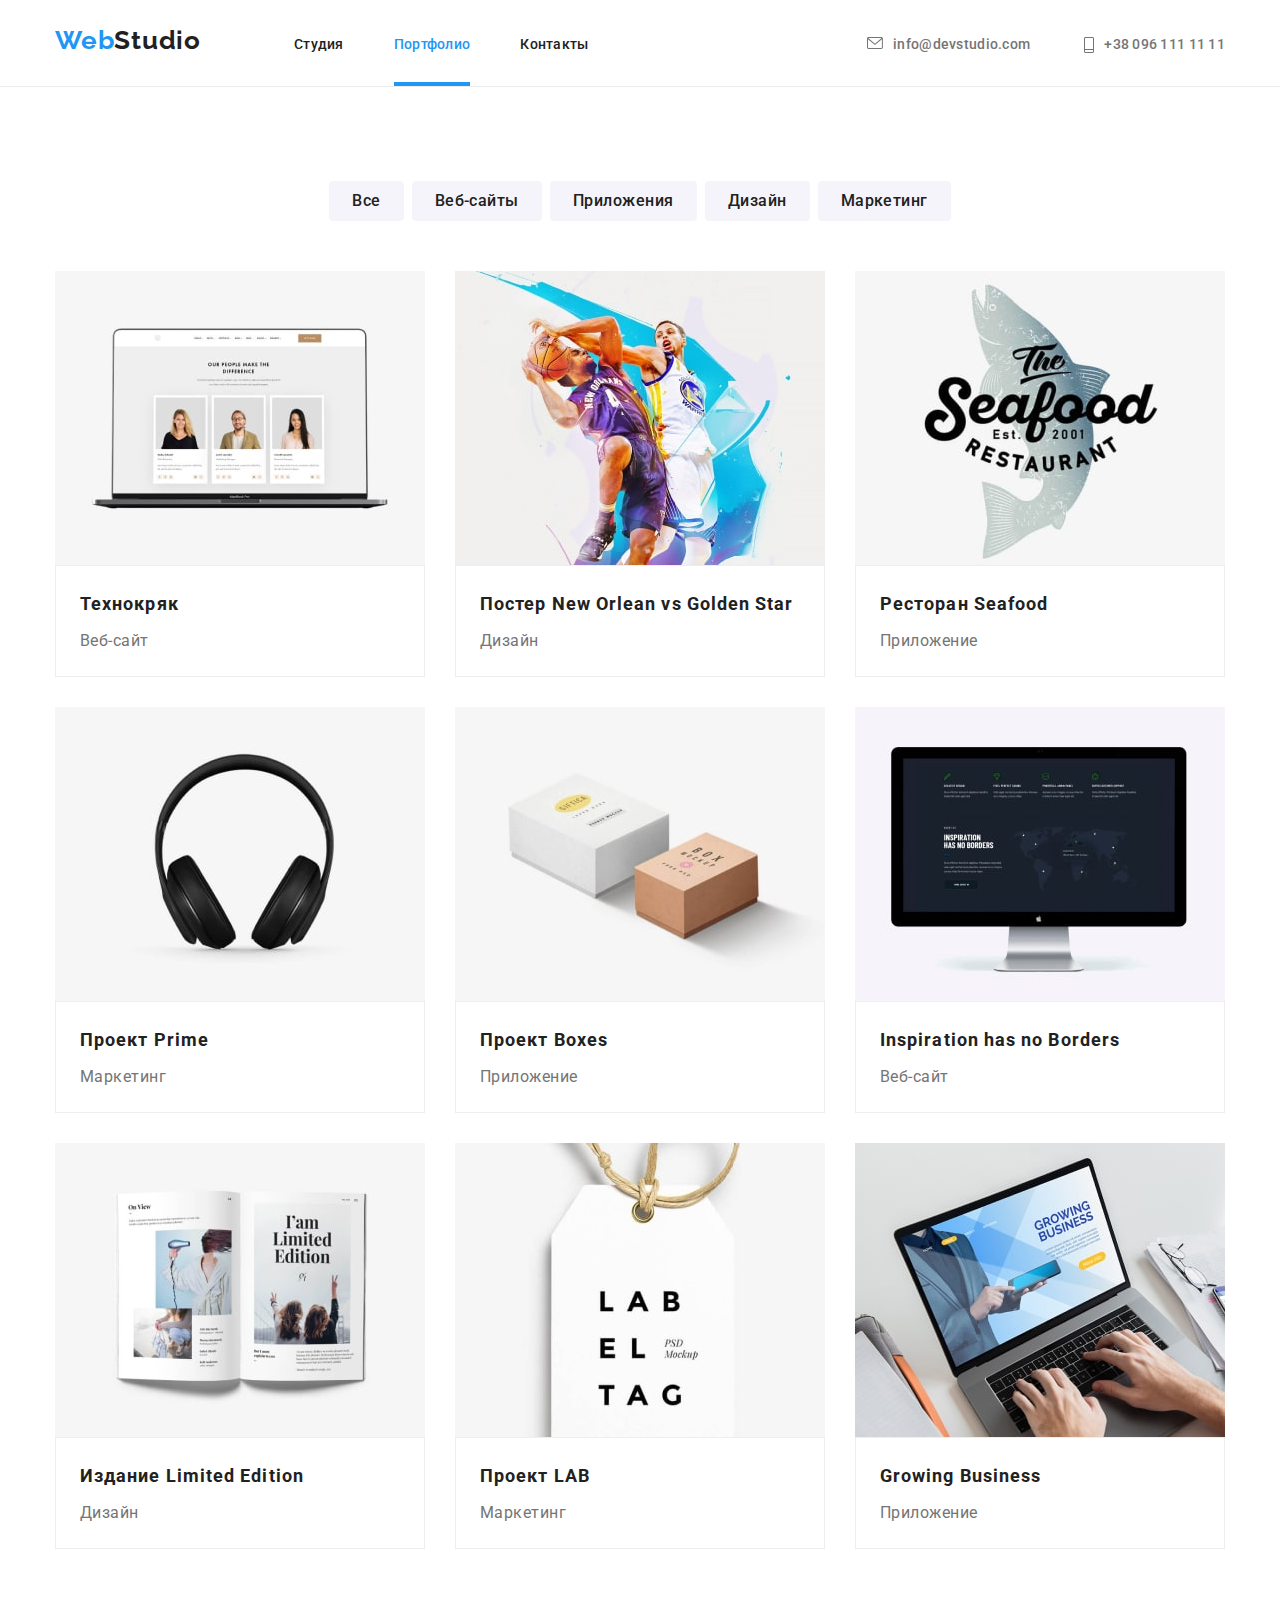
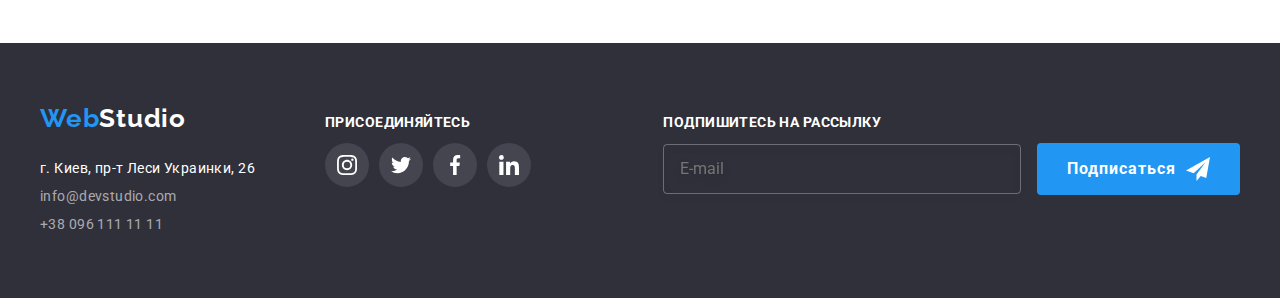
==== commit 06e914ba: "перекопіпастив" ====
--- a/portfolio.html
+++ b/portfolio.html
@@ -4,16 +4,14 @@
     <meta charset="UTF-8" />
     <meta name="viewport" content="width=device-width, initial-scale=1.0" />
     <title>WebStudio</title>
-    <link rel="stylesheet" href="./css/styles.css" />
-    <link rel="stylesheet" href="./css/main.min.css" />
-    <link
-      rel="stylesheet"
-      href="https://cdnjs.cloudflare.com/ajax/libs/modern-normalize/0.7.0/modern-normalize.min.css"
-    />
+    <link rel="stylesheet"
+      href="https://cdnjs.cloudflare.com/ajax/libs/modern-normalize/0.7.0/modern-normalize.min.css" />
     <link
       href="https://fonts.googleapis.com/css2?family=Raleway:wght@400;700&family=Roboto:wght@400;500;700;900&display=swap"
-      rel="stylesheet"
-    />
+      rel="stylesheet" />
+    <link rel="stylesheet" href="./css/main.min.css" />
+    <link rel="stylesheet" href="./css/portfolio.min.css" />
+    <link rel="stylesheet" href="./css/styles.css" />
   </head>
   <body>
     <header>
@@ -305,7 +303,7 @@
             <input type="email" name="user-email" placeholder="E-mail" />
             <button class="subscription button" type="submit">
               Подписаться
-              <svg class="icon_teiegram">
+              <svg class="icon_telegram">
                 <use href="./images/svg_sprite/form/symbol-defs-form.svg#icon-icon_telegram"></use>
               </svg>
             </button>
--- a/css/main.min.css
+++ b/css/main.min.css
@@ -1,2 +1,2 @@
-.visually-hidden{position:absolute !important;clip:rect(1px 1px 1px 1px);clip:rect(1px, 1px, 1px, 1px);padding:0 !important;border:0 !important;height:1px !important;width:1px !important;overflow:hidden}html{box-sizing:border-box}*,*::before,*::after{box-sizing:inherit}h1,h2,h3{margin:0px}a{text-decoration:none}ul{list-style:none;padding:0px;margin:0px}body{margin:0px;font-family:roboto, sans-serif}img{display:block;max-width:100%;object-fit:cover;height:auto}.container{width:1200px;padding-right:15px;padding-left:15px;margin-left:auto;margin-right:auto}.section__joint{padding:94px 0px}.modal-title{font-family:Roboto;font-style:normal;font-weight:bold;font-size:20px;line-height:1.15;text-align:center;letter-spacing:0.03em;color:#212121;margin-top:0px;margin-bottom:30px}.modal_form{display:flex;flex-direction:column;padding:40px}.modal__user_form{position:relative;margin-bottom:28px}.modal_form__icon{position:absolute;top:50%;left:12px;transform:translateY(-50%)}.form_imput:focus,.user_mesage-form:focus{outline:none}.form_imput:focus,.user_mesage-form:focus{border:1px solid var(--logo-color)}.form_imput:focus ~ .modal_form__icon{fill:var(--logo-color)}.form_imput{width:100%;height:40px;border:1px solid rgba(33,33,33,0.2);border-radius:4px;padding-left:42px}.modal-form_label{position:absolute;top:-15px;left:0;font-family:Roboto;font-style:normal;font-weight:normal;font-size:12px;line-height:1.167;letter-spacing:0.01em;color:#757575}.user_mesage-form{width:100%;height:100%;resize:none;width:448px;height:120px;padding:12px 16px;border:1px solid rgba(33,33,33,0.2);border-radius:4px;margin-bottom:20px}.user_mesage_label{font-family:Roboto;font-style:normal;font-weight:normal;font-size:12px;line-height:1.167;letter-spacing:0.01em;color:#757575}.check-form-policy:checked+.label_check-form{color:teal}.label_check-form a{color:var(--logo-color)}.label_check-form{font-family:Roboto;font-style:normal;font-weight:normal;font-size:14px;line-height:1.71;letter-spacing:0.03em;color:#757575;display:flex;align-items:center;margin-bottom:30px}.label_check-form::before{display:block;content:"";width:16px;height:16px;border:1px solid #212121;margin-right:8px}.check-form-policy:checked+.label_check-form::before{color:teal;background-color:var(--logo-color);background-image:url(../images/svg_sprite/form/icon_mark.svg);background-repeat:no-repeat;background-position:center}.btn_form{box-shadow:0px 4px 4px rgba(0,0,0,0.15);font-family:Roboto;font-style:normal;font-weight:bold;font-size:16px;line-height:1.875;text-align:center;letter-spacing:0.06em;color:var(--dark-background-color);background-color:var(--logo-color);padding:10px 55px;width:200px;margin:0 auto}.backdrop{position:fixed;top:0px;left:0px;right:0px;bottom:0px;z-index:9;transition:all 250ms cubic-bezier(0.4, 0, 0.2, 1);background:rgba(0,0,0,0.2);visibility:visible}.backdrop.is-hidden .modal{transform:translate(-100%) scale(0.5)}.scroll{position:absolute;top:0px;left:0px;right:0px;bottom:0px;display:flex;overflow-y:auto;padding-top:100px}.modal{position:relative;max-width:528px;min-height:581px;width:100%;margin:auto;transform:translateY(10%) scale(1);transition:all 250ms cubic-bezier(0.4, 0, 0.2, 1);background:var(--dark-background-color);box-shadow:0px 1px 3px rgba(0,0,0,0.12),0px 1px 1px rgba(0,0,0,0.14),0px 2px 1px rgba(0,0,0,0.2);border-radius:4px}.btn_end{display:flex;justify-content:center;align-items:center;position:absolute;top:8px;right:8px;border-radius:50%;width:30px;height:30px;background:var(--dark-background-color);border:1px solid rgba(0,0,0,0.1);transition:transform 1s linear}.btn_end:focus{fill:var(--logo-color)}.is-hidden{opacity:0;visibility:hidden}.hero .button{font-family:Roboto;font-style:normal;font-weight:bold;font-size:16px;line-height:1.875;text-align:center;letter-spacing:0.06em;color:var(--dark-background-color);background-color:var(--logo-color);padding:10px 32px}.header__address{margin-left:auto}header .item+.item{margin-left:50px}header p{margin:25px 0px}header .link{font-family:Roboto;font-weight:500;font-size:14px;line-height:1.43;letter-spacing:0.02em;color:var(--font-color);display:block;transition:color 250ms cubic-bezier(0.4, 0, 0.2, 1)}header .link:hover,header .link:focus{color:var(--logo-color)}.logo{color:var(--logo-color);font-family:Raleway;font-weight:bold;font-size:26px;line-height:1.192;letter-spacing:0.03em;margin-right:93px}.logo_Studio{color:var(--font-color)}.current::after{content:"";width:100%;height:4px;background-color:var(--logo-color);display:block;margin-top:28px;margin-right:auto;margin-left:auto}.addres-link:not(:last-child){margin-right:50px}.address-img.mail{width:16px;height:12px;vertical-align:baseline;fill:var(--descript-color);transition:fill 250ms cubic-bezier(0.4, 0, 0.2, 1)}.address-img.mob{width:10px;height:16px;vertical-align:bottom;fill:var(--descript-color);overflow:visible;transition:fill 250ms cubic-bezier(0.4, 0, 0.2, 1)}.address-img{margin-right:10px}.addres-link{font-family:Roboto;font-style:normal;font-weight:500;font-size:14px;line-height:1.143;letter-spacing:0.02em;color:var(--descript-color);transition:color 250ms cubic-bezier(0.4, 0, 0.2, 1)}.addres-link:hover .address-img,.addres-link:focus .address-img{fill:var(--logo-color)}.addres-link:hover,.addres-link:focus{color:var(--logo-color)}nav .current{color:var(--logo-color)}.leveling{display:flex;align-items:baseline}.header__nav{display:flex;align-items:baseline}.header__list{display:flex}header{border-bottom:1px solid #ececec}main p{margin-bottom:0px}.hero{background-color:#c4c4c4;background-repeat:no-repeat;background-position:center;background-image:linear-gradient(rgba(47,48,58,0.4), rgba(47,48,58,0.4)),url("../images/hero/baner.jpg")}.hero .title{font-family:Roboto;font-weight:900;font-size:44px;line-height:1.364;letter-spacing:0.06em;text-transform:uppercase;color:var(--dark-background-color);margin-bottom:30px}.hero__bloс{display:flex;flex-direction:column;align-items:center;justify-content:center;text-align:center;max-width:696px;min-height:600px;margin:auto;padding:0px 15px}
+.visually-hidden{position:absolute !important;clip:rect(1px 1px 1px 1px);clip:rect(1px, 1px, 1px, 1px);padding:0 !important;border:0 !important;height:1px !important;width:1px !important;overflow:hidden}html{box-sizing:border-box}*,*::before,*::after{box-sizing:inherit}h1,h2,h3{margin:0px}a{text-decoration:none}ul{list-style:none;padding:0px;margin:0px}body{margin:0px;font-family:roboto, sans-serif}img{display:block;max-width:100%;object-fit:cover;height:auto}.container{width:1200px;padding-right:15px;padding-left:15px;margin-left:auto;margin-right:auto}.section__joint{padding:94px 0px}.modal-title{font-family:Roboto;font-style:normal;font-weight:bold;font-size:20px;line-height:1.15;text-align:center;letter-spacing:0.03em;color:#212121;margin-top:0px;margin-bottom:30px}.modal_form{display:flex;flex-direction:column;padding:40px}.modal__user_form{position:relative;margin-bottom:28px}.modal_form__icon{position:absolute;top:50%;left:12px;transform:translateY(-50%);pointer-events:none}.form_imput:focus,.user_mesage-form:focus{outline:none}.form_imput:focus,.user_mesage-form:focus{border:1px solid var(--logo-color)}.form_imput:focus ~ .modal_form__icon{fill:var(--logo-color)}.form_imput{width:100%;height:40px;border:1px solid rgba(33,33,33,0.2);border-radius:4px;padding-left:42px}.modal-form_label{position:absolute;top:-20px;left:0;font-family:Roboto;font-style:normal;font-weight:normal;font-size:12px;line-height:1.167;letter-spacing:0.01em;color:#757575}.user_mesage-form{width:100%;height:100%;resize:none;width:448px;height:120px;padding:12px 16px;border:1px solid rgba(33,33,33,0.2);border-radius:4px;margin-bottom:20px}.user_mesage_label{font-family:Roboto;font-style:normal;font-weight:normal;font-size:12px;line-height:1.167;letter-spacing:0.01em;color:#757575}.check-form-policy:checked+.label_check-form{color:teal}.label_check-form a{color:var(--logo-color)}.label_check-form{font-family:Roboto;font-style:normal;font-weight:normal;font-size:14px;line-height:1.71;letter-spacing:0.03em;color:#757575;display:flex;align-items:center;margin-bottom:30px}.label_check-form::before{display:block;content:"";width:16px;height:16px;border:1px solid #212121;margin-right:8px}.check-form-policy:checked+.label_check-form::before{color:teal;background-color:var(--logo-color);background-image:url(../images/svg_sprite/form/icon_mark.svg);background-repeat:no-repeat;background-position:center}.btn_form{box-shadow:0px 4px 4px rgba(0,0,0,0.15);font-family:Roboto;font-style:normal;font-weight:bold;font-size:16px;line-height:1.875;text-align:center;letter-spacing:0.06em;color:var(--dark-background-color);background-color:var(--logo-color);padding:10px 55px;width:200px;margin:0 auto}.backdrop{position:fixed;top:0px;left:0px;right:0px;bottom:0px;z-index:9;transition:all 250ms cubic-bezier(0.4, 0, 0.2, 1);background:rgba(0,0,0,0.2);visibility:visible}.backdrop.is-hidden .modal{transform:translate(-100%) scale(0.5)}.scroll{position:absolute;top:0px;left:0px;right:0px;bottom:0px;display:flex;overflow-y:auto;padding-top:100px}.modal{position:relative;max-width:528px;min-height:581px;width:100%;margin:auto;transform:translateY(10%) scale(1);transition:all 250ms cubic-bezier(0.4, 0, 0.2, 1);background:var(--dark-background-color);box-shadow:0px 1px 3px rgba(0,0,0,0.12),0px 1px 1px rgba(0,0,0,0.14),0px 2px 1px rgba(0,0,0,0.2);border-radius:4px}.btn_end{display:flex;justify-content:center;align-items:center;position:absolute;top:8px;right:8px;border-radius:50%;width:30px;height:30px;background:var(--dark-background-color);border:1px solid rgba(0,0,0,0.1);transition:transform 1s linear}.btn_end:focus{fill:var(--logo-color)}.is-hidden{opacity:0;visibility:hidden}.button{font-family:Roboto;font-style:normal;font-size:16px;text-align:center;display:inline-block;border-radius:4px;border:1px solid transparent;cursor:pointer;transition:color 250ms cubic-bezier(0.4, 0, 0.2, 1);transition:background-color 250ms cubic-bezier(0.4, 0, 0.2, 1)}.button:hover,.button:focus{color:var(--dark-background-color);background-color:var(--logo-color)}.subscription.button{display:inline-flex;line-height:1.875;text-align:center;padding:10px 29px;color:var(--dark-background-color);background-color:var(--logo-color);align-items:center;letter-spacing:0.06em;font-weight:bold}.header__address{margin-left:auto}header .item+.item{margin-left:50px}header p{margin:25px 0px}header .link{font-family:Roboto;font-weight:500;font-size:14px;line-height:1.43;letter-spacing:0.02em;color:var(--font-color);display:block;transition:color 250ms cubic-bezier(0.4, 0, 0.2, 1)}header .link:hover,header .link:focus{color:var(--logo-color)}.logo{color:var(--logo-color);font-family:Raleway;font-weight:bold;font-size:26px;line-height:1.192;letter-spacing:0.03em;margin-right:93px}.logo_Studio{color:var(--font-color)}.current::after{content:"";width:100%;height:4px;background-color:var(--logo-color);display:block;margin-top:28px;margin-right:auto;margin-left:auto}.addres-link:not(:last-child){margin-right:50px}.address-img.mail{width:16px;height:12px;vertical-align:baseline;fill:var(--descript-color);transition:fill 250ms cubic-bezier(0.4, 0, 0.2, 1)}.address-img.mob{width:10px;height:16px;vertical-align:bottom;fill:var(--descript-color);overflow:visible;transition:fill 250ms cubic-bezier(0.4, 0, 0.2, 1)}.address-img{margin-right:10px}.addres-link{font-family:Roboto;font-style:normal;font-weight:500;font-size:14px;line-height:1.143;letter-spacing:0.02em;color:var(--descript-color);transition:color 250ms cubic-bezier(0.4, 0, 0.2, 1)}.addres-link:hover .address-img,.addres-link:focus .address-img{fill:var(--logo-color)}.addres-link:hover,.addres-link:focus{color:var(--logo-color)}nav .current{color:var(--logo-color)}.leveling{display:flex;align-items:baseline}.header__nav{display:flex;align-items:baseline}.header__list{display:flex}header{border-bottom:1px solid #ececec}main p{margin-bottom:0px}.hero{background-color:#c4c4c4;background-repeat:no-repeat;background-position:center;background-image:linear-gradient(rgba(47,48,58,0.4), rgba(47,48,58,0.4)),url("../images/hero/baner.jpg")}.hero .title{font-family:Roboto;font-weight:900;font-size:44px;line-height:1.364;letter-spacing:0.06em;text-transform:uppercase;color:var(--dark-background-color);margin-bottom:30px}.hero__bloс{display:flex;flex-direction:column;align-items:center;justify-content:center;text-align:center;max-width:696px;min-height:600px;margin:auto;padding:0px 15px}.hero .button{letter-spacing:0.06em;color:var(--dark-background-color);background-color:var(--logo-color);padding:10px 32px;line-height:1.875;font-weight:bold}.advantages{padding-top:94px}.advantages__list{display:flex}.advantages__item:not(:last-child){margin-right:30px}.advantages__item{width:calc((100% - 90px) / 3)}.advantages__title{font-family:Roboto;font-weight:bold;font-size:14px;line-height:1.143;letter-spacing:0.03em;text-transform:uppercase;color:var(--font-color);margin-top:0px;margin-bottom:10px}.advantages__title::before{display:block;content:"";width:270px;height:120px;background-repeat:no-repeat;background-position:center;background-color:var(--background-button);border-radius:4px;background-size:auto;margin-bottom:30px}.antenna::before{background-image:url("../images/advantages/antenna.svg")}.astronaut::before{background-image:url("../images/advantages/astronaut.svg")}.clock::before{background-image:url("../images/advantages/Clock.svg")}.leptop::before{background-image:url("../images/advantages/leptop.svg")}.advantages__descript{font-family:Roboto;font-weight:normal;font-size:14px;line-height:2;letter-spacing:0.03em;color:var(--descript-color);margin:0px}.specialty__list{display:flex}.specialty__item{width:calc((100% - 60px) / 3);position:relative}.specialty__item+.specialty__item{margin-left:30px}.specialty__item img{display:block;max-width:100%;object-fit:cover}.specialyty__position-title{font-family:Roboto;font-style:normal;font-weight:bold;font-size:14px;line-height:1.143;text-align:center;letter-spacing:0.03em;text-transform:uppercase;color:var(--dark-background-color);background-color:rgba(47,48,58,0.8);position:absolute;padding-top:27px;padding-bottom:27px;bottom:0px;left:0px;width:100%}.specialty__title{font-family:Roboto;font-weight:bold;font-size:36px;line-height:1.167;text-align:center;letter-spacing:0.03em;color:var(--font-color);margin-bottom:50px}.customers__list{display:flex}.customers__item:not(:last-child){margin-right:30px}.customers__link{display:flex;width:170px;height:90px;border:1px solid #afb1b8;border-radius:4px;justify-content:center;align-items:center}.customers__link:hover .customers__icon,.customers__link:focus .customers__icon{fill:var(--logo-color)}.customers__link:hover{border-color:var(--logo-color)}.customers__icon{fill:#afb1b8;transition:fill 250ms cubic-bezier(0.4, 0, 0.2, 1)}.page-footer .container{padding:60px 0px}.page-footer__box{display:flex;align-items:baseline}.address-box{margin-right:70px}.page-footer address a{color:rgba(255,255,255,0.6)}.page-footer p{margin-top:0px;margin-bottom:0px}.page-footer .logo{display:inline-block;margin-right:0px;padding-bottom:20px}.page-footer .logo_Studio{color:var(--dark-background-color)}.page-footer{background-color:#2f303a}.page-footer address{color:var(--dark-background-color);font-family:Roboto;letter-spacing:0.03em;font-weight:normal;font-size:14px;line-height:2;display:flex;flex-direction:column;font-style:normal}.footer_link:hover,.footer_link:focus{color:var(--logo-color)}.join{font-family:Roboto;font-style:normal;font-weight:bold;font-size:14px;line-height:1.143px;letter-spacing:0.03em;text-transform:uppercase;color:#ffffff;padding-bottom:20px}.subscription{margin-left:auto}.subscription input{margin-right:12px;width:358px;height:50px;border:1px solid rgba(255,255,255,0.3);box-sizing:border-box;filter:drop-shadow(0px 4px 4px rgba(0,0,0,0.15));border-radius:4px;background-color:rgba(0,0,0,0);padding-left:16px}.icon_telegram{width:24px;height:24px;margin-left:10px;fill:var(--dark-background-color)}.team{background-color:var(--background-button)}.team__list{display:flex}.team__item+.team__item{margin-left:30px}.team__item{width:calc((100% - 90px) / 3);box-shadow:0px 1px 3px rgba(0,0,0,0.12),0px 1px 1px rgba(0,0,0,0.14),0px 2px 1px rgba(0,0,0,0.2);border-radius:0px 0px 4px 4px;background-color:var(--dark-background-color)}.section-title{font-family:Roboto;font-weight:bold;font-size:36px;line-height:1.167;text-align:center;letter-spacing:0.03em;color:var(--font-color);margin-bottom:50px}.team__card{padding-bottom:30px;padding-top:30px}.team__subtitle{font-family:Roboto;font-weight:500;font-size:16px;line-height:1.1875;text-align:center;letter-spacing:0.03em;color:var(--font-color);margin-bottom:10px}.team__descript{font-family:Roboto;font-weight:normal;font-size:16px;line-height:1.1875;text-align:center;letter-spacing:0.03em;color:var(--descript-color);margin-bottom:16px;margin-top:0px}.list_network{display:flex;justify-content:center}.item_network:not(:last-child){margin-right:10px}.link_network{width:44px;height:44px;display:flex;justify-content:center;align-items:center;border-radius:50%;background-color:var(--dark-background-color);transition:background-color 250ms cubic-bezier(0.4, 0, 0.2, 1)}.link_network:hover .light_theme{fill:var(--dark-background-color)}.link_network:hover{background-color:var(--logo-color)}.link_them{background-color:rgba(255,255,255,0.1)}.light_theme{fill:#afb1b8}.dark_theme{fill:var(--dark-background-color)}.instagram-size{width:20px;height:20px}.twitter-size{width:20px;height:20px}.facebook-size{width:20px;height:20px}.linkedin-size{width:20px;height:20px}
 /*# sourceMappingURL=main.min.css.map */--- a/css/portfolio.min.css
+++ b/css/portfolio.min.css
@@ -0,0 +1,2 @@
+.visually-hidden{position:absolute !important;clip:rect(1px 1px 1px 1px);clip:rect(1px, 1px, 1px, 1px);padding:0 !important;border:0 !important;height:1px !important;width:1px !important;overflow:hidden}html{box-sizing:border-box}*,*::before,*::after{box-sizing:inherit}h1,h2,h3{margin:0px}a{text-decoration:none}ul{list-style:none;padding:0px;margin:0px}body{margin:0px;font-family:roboto, sans-serif}img{display:block;max-width:100%;object-fit:cover;height:auto}.container{width:1200px;padding-right:15px;padding-left:15px;margin-left:auto;margin-right:auto}.button{font-family:Roboto;font-style:normal;font-size:16px;text-align:center;display:inline-block;border-radius:4px;border:1px solid transparent;cursor:pointer;transition:color 250ms cubic-bezier(0.4, 0, 0.2, 1);transition:background-color 250ms cubic-bezier(0.4, 0, 0.2, 1)}.button:hover,.button:focus{color:var(--dark-background-color);background-color:var(--logo-color)}.subscription.button{display:inline-flex;line-height:1.875;text-align:center;padding:10px 29px;color:var(--dark-background-color);background-color:var(--logo-color);align-items:center;letter-spacing:0.06em;font-weight:bold}.header__address{margin-left:auto}header .item+.item{margin-left:50px}header p{margin:25px 0px}header .link{font-family:Roboto;font-weight:500;font-size:14px;line-height:1.43;letter-spacing:0.02em;color:var(--font-color);display:block;transition:color 250ms cubic-bezier(0.4, 0, 0.2, 1)}header .link:hover,header .link:focus{color:var(--logo-color)}.logo{color:var(--logo-color);font-family:Raleway;font-weight:bold;font-size:26px;line-height:1.192;letter-spacing:0.03em;margin-right:93px}.logo_Studio{color:var(--font-color)}.current::after{content:"";width:100%;height:4px;background-color:var(--logo-color);display:block;margin-top:28px;margin-right:auto;margin-left:auto}.addres-link:not(:last-child){margin-right:50px}.address-img.mail{width:16px;height:12px;vertical-align:baseline;fill:var(--descript-color);transition:fill 250ms cubic-bezier(0.4, 0, 0.2, 1)}.address-img.mob{width:10px;height:16px;vertical-align:bottom;fill:var(--descript-color);overflow:visible;transition:fill 250ms cubic-bezier(0.4, 0, 0.2, 1)}.address-img{margin-right:10px}.addres-link{font-family:Roboto;font-style:normal;font-weight:500;font-size:14px;line-height:1.143;letter-spacing:0.02em;color:var(--descript-color);transition:color 250ms cubic-bezier(0.4, 0, 0.2, 1)}.addres-link:hover .address-img,.addres-link:focus .address-img{fill:var(--logo-color)}.addres-link:hover,.addres-link:focus{color:var(--logo-color)}nav .current{color:var(--logo-color)}.leveling{display:flex;align-items:baseline}.header__nav{display:flex;align-items:baseline}.header__list{display:flex}header{border-bottom:1px solid #ececec}main p{margin-bottom:0px}.filter__list{display:flex;justify-content:center;margin-bottom:50px}.filter__item:not(:last-child){margin-right:8px}.filter .button{letter-spacing:0.03em;color:var(--font-color);background:var(--background-button);padding:6px 22px;line-height:1.625;font-weight:500}.page-footer .container{padding:60px 0px}.page-footer__box{display:flex;align-items:baseline}.address-box{margin-right:70px}.page-footer address a{color:rgba(255,255,255,0.6)}.page-footer p{margin-top:0px;margin-bottom:0px}.page-footer .logo{display:inline-block;margin-right:0px;padding-bottom:20px}.page-footer .logo_Studio{color:var(--dark-background-color)}.page-footer{background-color:#2f303a}.page-footer address{color:var(--dark-background-color);font-family:Roboto;letter-spacing:0.03em;font-weight:normal;font-size:14px;line-height:2;display:flex;flex-direction:column;font-style:normal}.footer_link:hover,.footer_link:focus{color:var(--logo-color)}.join{font-family:Roboto;font-style:normal;font-weight:bold;font-size:14px;line-height:1.143px;letter-spacing:0.03em;text-transform:uppercase;color:#ffffff;padding-bottom:20px}.subscription{margin-left:auto}.subscription input{margin-right:12px;width:358px;height:50px;border:1px solid rgba(255,255,255,0.3);box-sizing:border-box;filter:drop-shadow(0px 4px 4px rgba(0,0,0,0.15));border-radius:4px;background-color:rgba(0,0,0,0);padding-left:16px}.icon_telegram{width:24px;height:24px;margin-left:10px;fill:var(--dark-background-color)}.our_projects a{display:block}.our_projects__overlay{position:relative;overflow:hidden}.our_projects__text{font-family:Roboto;font-style:normal;font-weight:normal;font-size:18px;line-height:1.556;letter-spacing:0.03em;color:var(--dark-background-color);margin:0px;padding:63px 24px;width:100%;height:100%;position:absolute;top:0px;left:0px;background-color:rgba(33,150,243,0.9);transform:translateY(100%);transition:transform 250ms cubic-bezier(0.4, 0, 0.2, 1)}.our_projects__item:hover .our_projects__text{transform:translateY(0%)}.our_projects__card{padding:20px 24px;background:#ffffff;border:1px solid #eeeeee;box-sizing:border-box}.our_projects__title{font-family:Roboto;font-weight:bold;font-size:18px;line-height:2;letter-spacing:0.06em;color:var(--font-color);margin-bottom:4px}.our_projects__descript{font-family:Roboto;font-weight:normal;font-size:16px;line-height:1.875;letter-spacing:0.03em;color:var(--descript-color);margin-top:0px;margin-bottom:0px}.our_projects__list{display:flex;flex-wrap:wrap}.our_projects__item:not(:nth-child(3n)){margin-right:30px}.our_projects__item:not(:nth-last-child(-n+3)){margin-bottom:30px}.our_projects__item{width:calc((100% - 60px) / 3)}.our_projects__item:hover{box-shadow:0px 1px 1px rgba(0,0,0,0.12),0px 4px 4px rgba(0,0,0,0.06),1px 4px 6px rgba(0,0,0,0.16)}
+/*# sourceMappingURL=portfolio.min.css.map */--- a/css/styles.css
+++ b/css/styles.css
@@ -251,7 +251,7 @@
 
 /* =====advantages===== */
 
-.advantages {
+/* .advantages {
   padding-top: 94px;
 }
 .advantages__list {
@@ -282,8 +282,7 @@
   content: "";
   width: 270px;
   height: 120px;
-  /* block-size: cover; */
-  background-repeat: no-repeat;
+    background-repeat: no-repeat;
   background-position: center;
   background-color: var(--background-button);
   border-radius: 4px;
@@ -310,31 +309,29 @@
   letter-spacing: 0.03em;
   color: var(--descript-color);
   margin: 0px;
-}
+} */
 
 /* =====specialty===== */
-.specialty {
-}
+/* 
 .specialty__list {
   display: flex;
 }
 .specialty__item {
   width: calc((100% - 60px) / 3);
-  /* flex-basis: calc((100% - 60px)/3); */
-  position: relative;
+    position: relative;
 }
 .specialty__item + .specialty__item {
   margin-left: 30px;
-}
+} */
 
 /* =====надання фоткам адаптації===== */
-.specialty__item img {
+/* .specialty__item img {
   display: block;
   max-width: 100%;
   object-fit: cover;
-}
+} */
 /* =====надання фоткам адаптації===== */
-
+/* 
 .specialyty__position-title {
   font-family: Roboto;
   font-style: normal;
@@ -365,10 +362,10 @@
   color: var(--font-color);
 
   margin-bottom: 50px;
-}
+} */
 
 /* =====team===== */
-.team {
+/* .team {
   background-color: var(--background-button);
 }
 .team__list {
@@ -470,10 +467,10 @@
 .linkedin-size {
   width: 20px;
   height: 20px;
-}
+} */
 
 /* =====customers===== */
-.customers__list {
+/* .customers__list {
   display: flex;
 }
 .customers__item:not(:last-child) {
@@ -488,8 +485,7 @@
   border-radius: 4px;
   justify-content: center;
   align-items: center;
-  /* transition: border-color 250ms cubic-bezier(0.4, 0, 0.2, 1); */
-}
+  }
 
 .customers__link:hover .customers__icon,
 .customers__link:focus .customers__icon {
@@ -502,10 +498,10 @@
 .customers__icon {
   fill: #afb1b8;
   transition: fill 250ms cubic-bezier(0.4, 0, 0.2, 1);
-}
+} */
 
 /* =====Portfolio===== */
-.our_projects a {
+/* .our_projects a {
   display: block;
 }
 .our_projects {
@@ -565,10 +561,10 @@
 
   margin-top: 0px;
   margin-bottom: 0px;
-}
+} */
 
 /* =====filter===== */
-.filter {
+/* .filter {
 }
 .filter__list {
   display: flex;
@@ -577,10 +573,10 @@
 }
 .filter__item:not(:last-child) {
   margin-right: 8px;
-}
+} */
 
 /* =====our_projects__list===== */
-.our_projects__list {
+/* .our_projects__list {
   display: flex;
   flex-wrap: wrap;
 }
@@ -595,10 +591,10 @@
 }
 .our_projects__item:hover {
   box-shadow: 0px 1px 1px rgba(0, 0, 0, 0.12), 0px 4px 4px rgba(0, 0, 0, 0.06), 1px 4px 6px rgba(0, 0, 0, 0.16);
-}
+} */
 
 /* =====footer===== */
-.page-footer .container {
+/* .page-footer .container {
   padding: 60px 0px;
 }
 .page-footer__box {
@@ -658,22 +654,10 @@
 
 .subscription {
   margin-left: auto;
-}
-/* .subscription.button {
-  display: inline-flex;
-  font-family: Roboto;
-  font-style: normal;
-  font-weight: bold;
-  font-size: 16px;
-  line-height: 1.875;
-  align-items: center;
-  text-align: center;
-  letter-spacing: 0.06em;
-  color: var(--dark-background-color);
-  background-color: var(--logo-color);
-  padding: 10px 29px;
-} */
-
+} */
+
+
+/* 
 .subscription input {
   margin-right: 12px;
   width: 358px;
@@ -683,14 +667,16 @@
   box-sizing: border-box;
   filter: drop-shadow(0px 4px 4px rgba(0, 0, 0, 0.15));
   border-radius: 4px;
-}
-
-.icon_teiegram {
+  background-color: rgba(0, 0, 0, 0);
+  padding-left: 16px;
+}
+
+.icon_telegram {
   width: 24px;
   height: 24px;
   margin-left: 10px;
   fill: var(--dark-background-color);
-}
+} */
 
 /* ====кусочок коду для приховування непотрібного-технічного заголовку===
 ===hidden=== */
